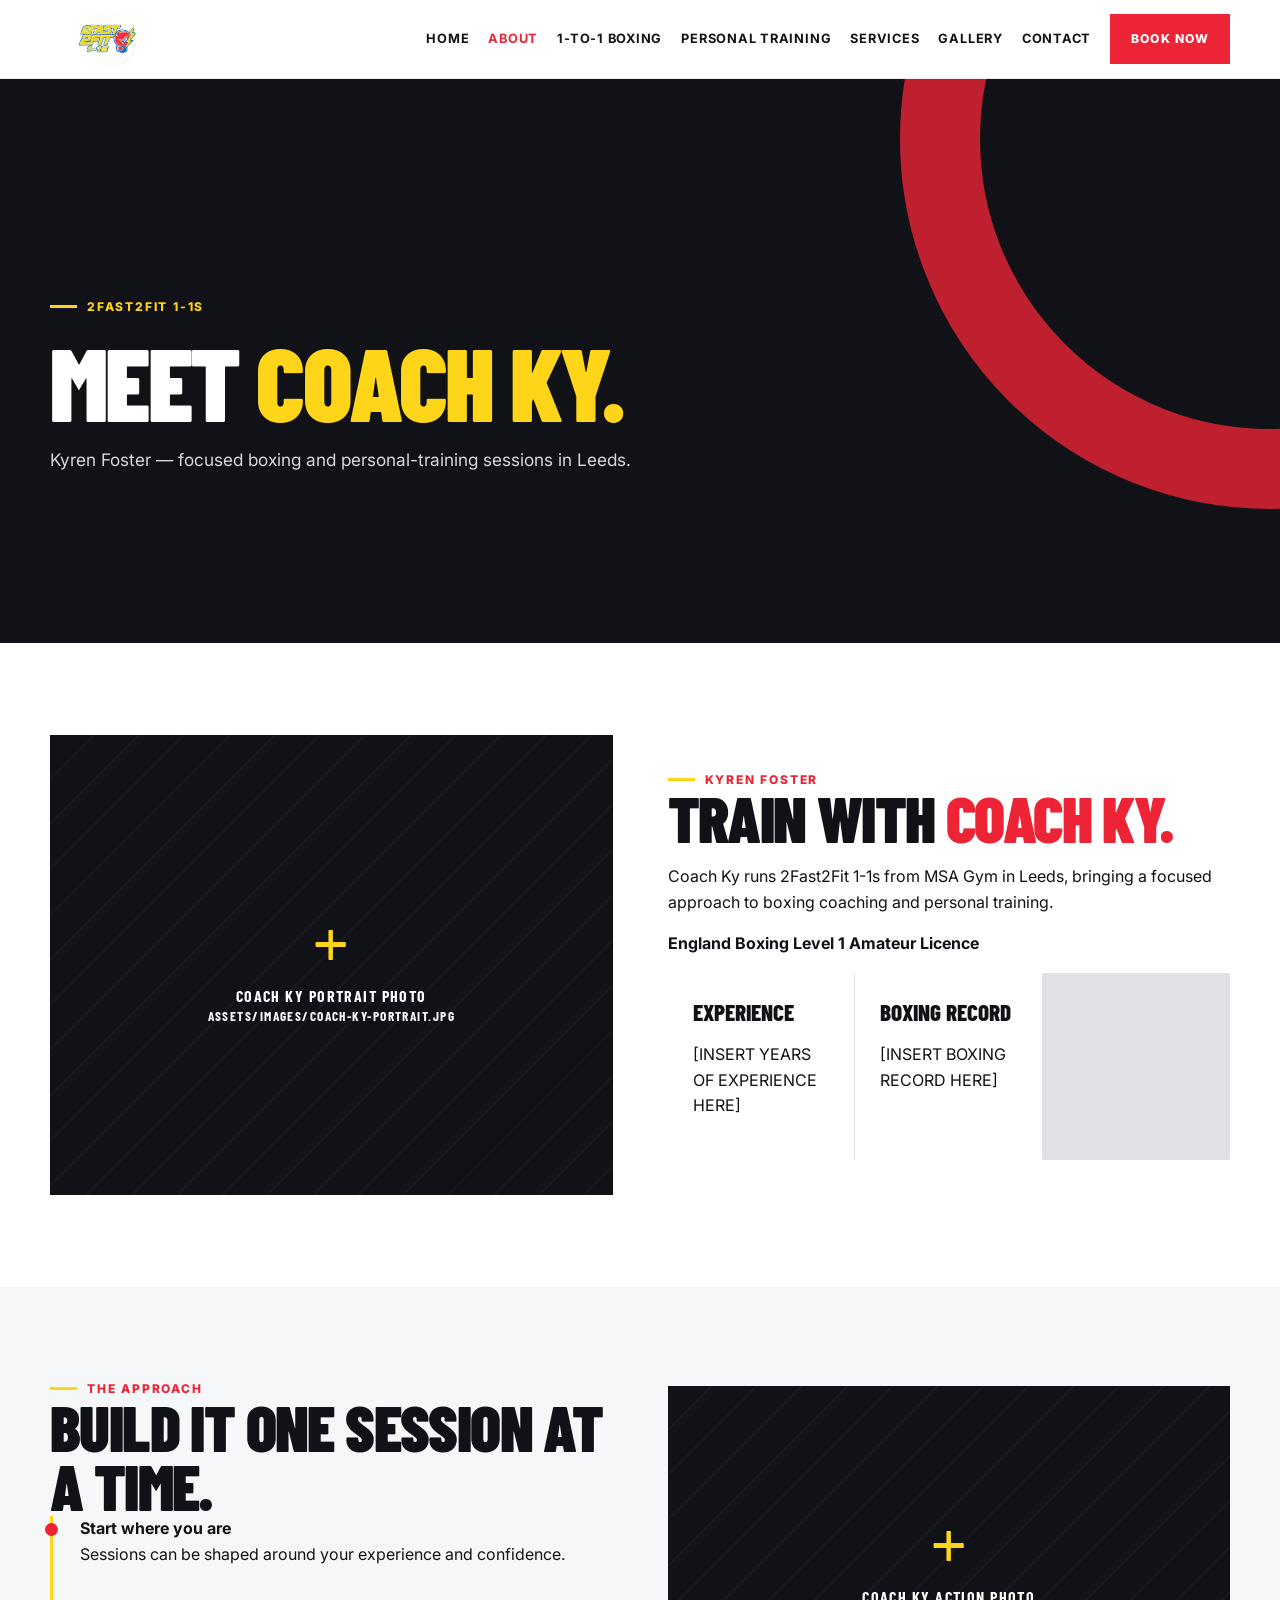
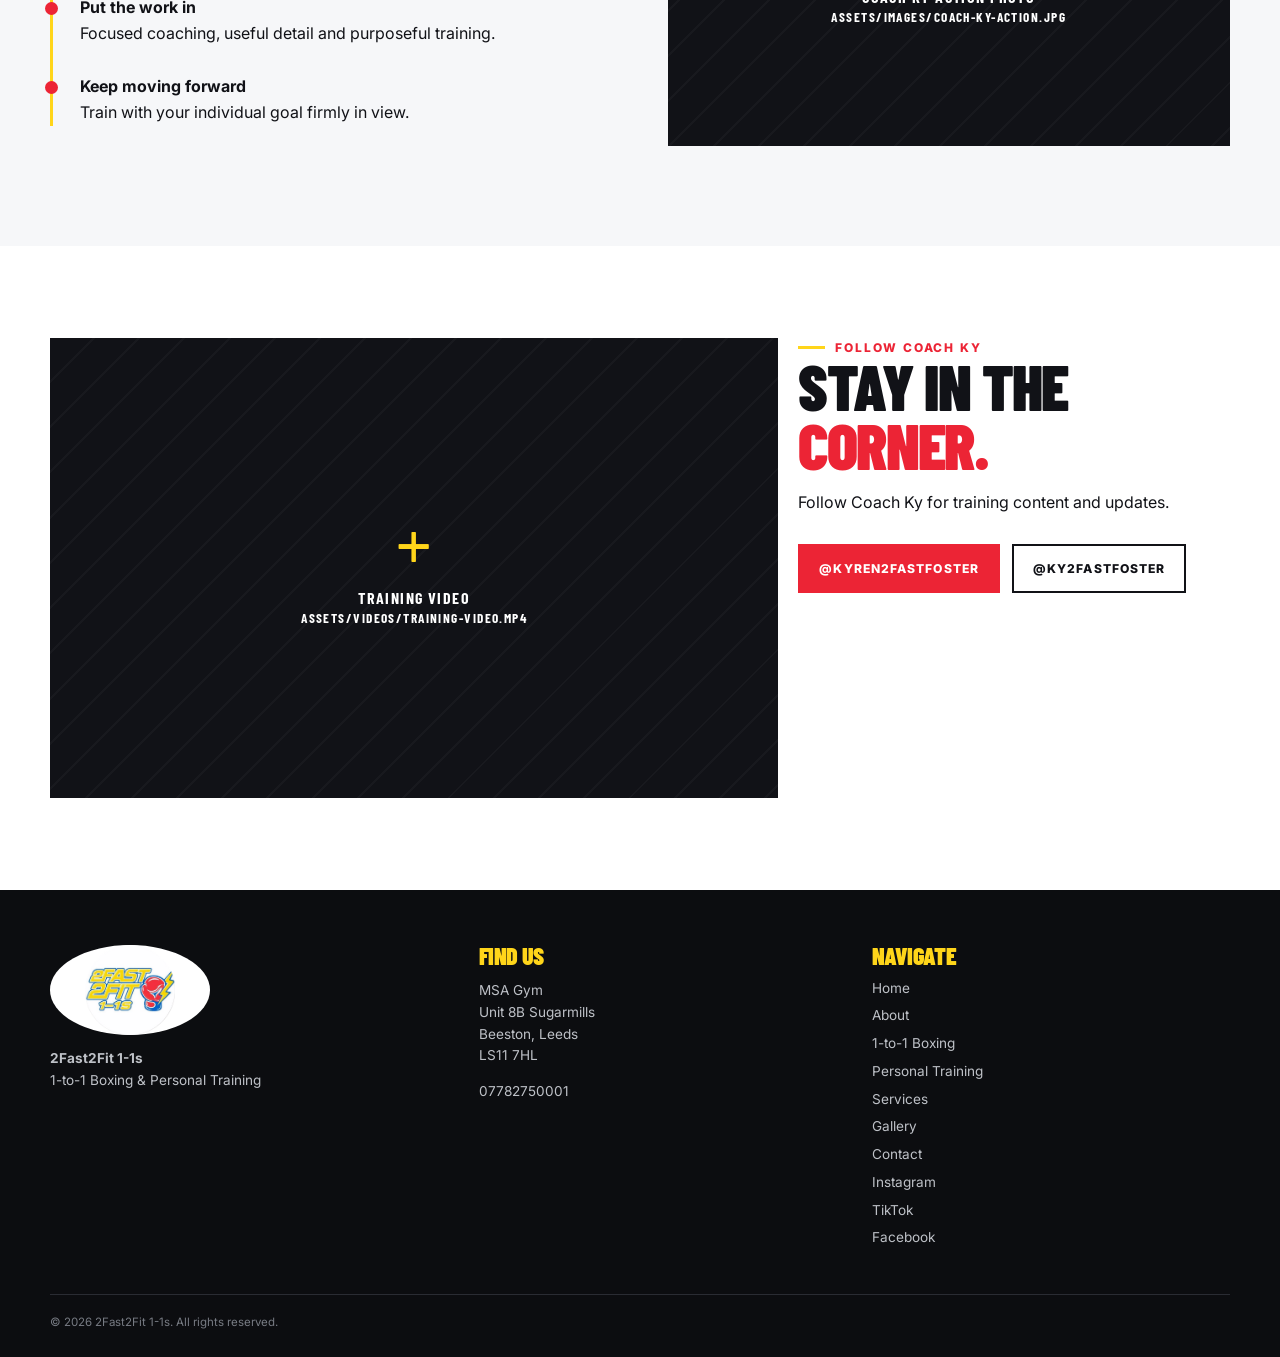
==== about.html @ 749655d8 "website" ====
<!doctype html><html lang="en"><head><meta charset="utf-8"><meta name="viewport" content="width=device-width,initial-scale=1"><title>Meet Coach Ky | 2Fast2Fit Leeds</title><meta name="description" content="Meet Kyren Foster, Coach Ky — England Boxing Level 1 Amateur Licence."><meta property="og:title" content="Meet Coach Ky | 2Fast2Fit"><meta property="og:image" content="assets/brand/2fast2fit-logo.png"><link rel="icon" href="assets/brand/2fast2fit-logo.png"><link rel="stylesheet" href="assets/site.css"></head><body><div id="site-header"></div><main><section class="hero page-hero"><div class="shell hero-inner"><div><span class="eyebrow">2Fast2Fit 1-1s</span><h1>Meet <em>Coach Ky.</em></h1><p class="hero-copy">Kyren Foster — focused boxing and personal-training sessions in Leeds.</p></div></div></section><section><div class="shell split"><div class="media portrait"><span class="media-label">Coach Ky portrait photo<br><small>assets/images/coach-ky-portrait.jpg</small></span></div><div><span class="eyebrow red-line">Kyren Foster</span><h2>Train with <span class="red-line">Coach Ky.</span></h2><p>Coach Ky runs 2Fast2Fit 1-1s from MSA Gym in Leeds, bringing a focused approach to boxing coaching and personal training.</p><p><b>England Boxing Level 1 Amateur Licence</b></p><div class="grid feature-grid"><div class="feature"><b>Experience</b><p>[INSERT YEARS OF EXPERIENCE HERE]</p></div><div class="feature"><b>Boxing record</b><p>[INSERT BOXING RECORD HERE]</p></div></div></div></div></section><section class="features"><div class="shell split"><div><span class="eyebrow red-line">The approach</span><h2>Build it one session at a time.</h2><div class="timeline"><div><b>Start where you are</b><br>Sessions can be shaped around your experience and confidence.</div><div><b>Put the work in</b><br>Focused coaching, useful detail and purposeful training.</div><div><b>Keep moving forward</b><br>Train with your individual goal firmly in view.</div></div></div><div class="media"><span class="media-label">Coach Ky action photo<br><small>assets/images/coach-ky-action.jpg</small></span></div></div></section><section><div class="shell grid media-pair"><div class="media video"><span class="media-label">Training video<br><small>assets/videos/training-video.mp4</small></span></div><div><span class="eyebrow red-line">Follow Coach Ky</span><h2>Stay in the <span class="red-line">corner.</span></h2><p>Follow Coach Ky for training content and updates.</p><div class="actions"><a class="button" href="https://www.instagram.com/kyren2fastfoster/" target="_blank">@kyren2fastfoster</a><a class="button outline" href="https://www.tiktok.com/@ky2fastfoster/" target="_blank">@ky2fastfoster</a></div></div></div></section></main><div id="site-footer"></div><script src="assets/site.js"></script></body></html>
---- assets/site.css ----
@import url('https://fonts.googleapis.com/css2?family=Barlow+Condensed:wght@500;600;700;800;900&family=Inter:wght@400;500;600;700&display=swap');
:root{--red:#ec2435;--yellow:#ffd51a;--blue:#0055a5;--ink:#111217;--muted:#5d6169;--paper:#fff;--line:#e8e9ed;--wash:#f6f7f9}*{box-sizing:border-box}html{scroll-behavior:smooth}body{margin:0;color:var(--ink);background:var(--paper);font:16px/1.6 Inter,Arial,sans-serif}a{color:inherit;text-decoration:none}img{display:block;max-width:100%}.shell{width:min(1180px,calc(100% - 40px));margin:auto}.site-header{position:sticky;z-index:10;top:0;background:#fffffff2;border-bottom:1px solid var(--line);backdrop-filter:blur(12px)}.nav{min-height:78px;display:flex;align-items:center;justify-content:space-between;gap:20px}.brand img{width:114px;height:58px;object-fit:contain}.links{display:flex;align-items:center;gap:19px;font-size:.8rem;font-weight:700;text-transform:uppercase;letter-spacing:.06em}.links a{position:relative}.links a:hover,.links a.active{color:var(--red)}.button{display:inline-flex;align-items:center;justify-content:center;gap:9px;background:var(--red);color:#fff;border:2px solid var(--red);padding:13px 19px;font-weight:800;font-size:.76rem;letter-spacing:.09em;text-transform:uppercase;transition:.2s;cursor:pointer}.button:hover{transform:translateY(-2px);background:#c91928;border-color:#c91928}.button.outline{background:transparent;color:var(--ink);border-color:var(--ink)}.button.outline:hover{background:var(--ink);color:#fff}.menu-button{display:none;background:none;border:0;font:900 1.4rem/1 Arial}.hero{background:var(--ink);color:#fff;position:relative;overflow:hidden}.hero:after{content:"";position:absolute;width:580px;height:580px;border:80px solid var(--red);border-radius:50%;right:-360px;top:-310px;opacity:.8}.hero-inner{min-height:600px;padding:80px 0;display:flex;align-items:end;position:relative;z-index:1}.eyebrow{font-size:.75rem;text-transform:uppercase;letter-spacing:.15em;font-weight:800;color:var(--yellow);display:flex;gap:10px;align-items:center}.eyebrow:before{content:"";width:27px;height:3px;background:var(--yellow)}h1,h2,h3{font-family:'Barlow Condensed',Impact,sans-serif;line-height:.92;text-transform:uppercase;margin:0;font-weight:900;letter-spacing:-.025em}h1{font-size:clamp(4rem,10vw,8.5rem);max-width:870px;margin:18px 0}h1 em{font-style:normal;color:var(--yellow)}h2{font-size:clamp(2.7rem,5vw,4.5rem)}h3{font-size:2.1rem}.hero-copy{max-width:650px;font-size:1.08rem;color:#d6d8dc}.actions{display:flex;flex-wrap:wrap;gap:12px;margin-top:28px}.hero .outline{color:#fff;border-color:#fff}.hero .outline:hover{background:#fff;color:var(--ink)}.hero-tag{position:absolute;right:8%;bottom:55px;z-index:1;width:210px;height:210px;background:var(--yellow);color:var(--ink);border-radius:50%;display:grid;place-items:center;text-align:center;font:800 1.35rem/.95 'Barlow Condensed';transform:rotate(12deg)}section{padding:92px 0}.section-head{display:flex;justify-content:space-between;gap:35px;align-items:end;margin-bottom:38px}.section-head p{margin:0;max-width:480px;color:var(--muted)}.red-line{color:var(--red)}.grid{display:grid;gap:20px}.services-preview{grid-template-columns:repeat(4,1fr)}.card{border:1px solid var(--line);padding:25px;min-height:235px;display:flex;flex-direction:column;justify-content:end;transition:.25s;background:#fff}.card:hover{background:var(--ink);color:#fff;transform:translateY(-5px);border-color:var(--ink)}.card .number{color:var(--red);font:800 1rem 'Barlow Condensed';margin-bottom:auto}.card p{color:inherit;opacity:.72;font-size:.9rem;margin:10px 0}.arrow{font-size:1.4rem;color:var(--yellow)}.media{position:relative;overflow:hidden;background:var(--ink);min-height:360px;display:grid;place-items:center;color:#fff}.media:before{content:"";position:absolute;inset:0;background:repeating-linear-gradient(135deg,transparent 0 30px,#ffffff08 30px 32px)}.media-label{position:relative;text-align:center;padding:30px;text-transform:uppercase;font:700 1rem 'Barlow Condensed';letter-spacing:.09em}.media-label:before{content:"+";display:block;color:var(--yellow);font:5rem/.8 'Barlow Condensed';margin-bottom:15px}.intro{grid-template-columns:1fr 1.05fr;align-items:center;gap:70px}.portrait{min-height:460px}.intro p{color:var(--muted)}.features{background:var(--wash)}.feature-grid{grid-template-columns:repeat(3,1fr);gap:1px;background:#dfe1e4}.feature{background:#fff;padding:25px}.feature b{display:block;font:800 1.45rem 'Barlow Condensed';text-transform:uppercase}.media-pair{grid-template-columns:1.35fr .8fr}.video{min-height:460px}.reviews{background:var(--ink);color:#fff}.reviews .section-head p{color:#c4c8cf}.review-grid{grid-template-columns:repeat(3,1fr)}.review{border-top:3px solid var(--yellow);background:#1c1e24;padding:25px;min-height:175px;color:#bfc3ca;font-size:.9rem}.review strong{display:block;color:#fff;margin-top:20px;font-size:.75rem;text-transform:uppercase;letter-spacing:.09em}.location{display:grid;grid-template-columns:.8fr 1.2fr;gap:20px}.address{background:var(--yellow);padding:45px}.address p{font-size:1.05rem;font-weight:600}.map{min-height:300px;background:#e7e8eb;display:grid;place-items:center;color:var(--muted);font-weight:700}.cta{background:var(--red);color:#fff;position:relative;overflow:hidden}.cta:after{content:'2F';position:absolute;right:-.06em;bottom:-.37em;font:900 15rem 'Barlow Condensed';color:#ffffff1e}.cta .shell{position:relative;z-index:1}.cta p{font-size:1.1rem}.page-hero{min-height:380px}.page-hero .hero-inner{min-height:380px;padding:60px 0}.page-hero h1{font-size:clamp(4rem,8vw,7rem)}.split{display:grid;grid-template-columns:1fr 1fr;gap:55px;align-items:center}.checklist{list-style:none;padding:0;margin:25px 0}.checklist li{padding:11px 0;border-bottom:1px solid var(--line);font-weight:600}.checklist li:before{content:'+';color:var(--red);font-weight:900;margin-right:12px}.price{background:var(--yellow);padding:45px}.price .amount{font:900 clamp(4rem,8vw,7rem)/.8 'Barlow Condensed';display:block}.timeline{border-left:3px solid var(--yellow);padding-left:27px}.timeline div{position:relative;margin-bottom:28px}.timeline div:before{content:'';width:13px;height:13px;background:var(--red);border-radius:50%;position:absolute;left:-35px;top:7px}.all-services{grid-template-columns:repeat(3,1fr)}.service-tile{border-top:5px solid var(--red);padding:25px;background:var(--wash);min-height:190px;transition:.2s}.service-tile:hover{background:var(--yellow);transform:translateY(-4px)}.service-tile p{font-size:.9rem;color:var(--muted)}.tag{font-size:.68rem;background:var(--blue);color:#fff;padding:4px 7px;font-weight:800;text-transform:uppercase;letter-spacing:.06em}.gallery{grid-template-columns:repeat(12,1fr);grid-auto-rows:130px}.gallery .media{grid-column:span 4;grid-row:span 2;min-height:0}.gallery .tall{grid-row:span 3}.gallery .wide{grid-column:span 8}.contact-grid{grid-template-columns:.8fr 1.2fr;gap:55px}.contact-links a{display:flex;gap:14px;align-items:center;padding:19px 0;border-bottom:1px solid var(--line);font:800 1.1rem 'Barlow Condensed';text-transform:uppercase}.contact-links i{font-style:normal;background:var(--yellow);width:38px;height:38px;display:grid;place-items:center;color:var(--ink)}.form{padding:35px;background:var(--wash);display:grid;gap:15px}.form label{font-size:.75rem;font-weight:800;letter-spacing:.08em;text-transform:uppercase}.form input,.form select,.form textarea{width:100%;border:1px solid #d9dce1;background:#fff;padding:13px;font:inherit}.form textarea{min-height:110px;resize:vertical}.form-note{font-size:.75rem;color:var(--muted);margin:0}.site-footer{background:#0c0d10;color:#fff;padding:55px 0 25px}.footer-grid{display:grid;grid-template-columns:1.1fr 1fr 1fr;gap:35px}.footer-logo{width:160px;height:90px;object-fit:contain;background:#fff;border-radius:50%}.site-footer h3{font-size:1.5rem;color:var(--yellow);margin-bottom:11px}.site-footer p,.site-footer a{color:#bec1c7;font-size:.85rem}.footer-links{display:grid;gap:6px}.copyright{margin-top:45px;padding-top:18px;border-top:1px solid #2a2c33;color:#777b83;font-size:.72rem}.visually-hidden{position:absolute;width:1px;height:1px;clip:rect(0 0 0 0);overflow:hidden;white-space:nowrap}@media(max-width:900px){.links{display:none}.links.open{display:flex;position:absolute;top:78px;left:0;right:0;background:#fff;flex-direction:column;align-items:stretch;padding:20px;border-bottom:1px solid var(--line)}.links.open a{padding:10px}.menu-button{display:block}.services-preview,.all-services{grid-template-columns:repeat(2,1fr)}.intro,.split,.contact-grid{grid-template-columns:1fr;gap:35px}.footer-grid,.location{grid-template-columns:1fr 1fr}.hero-tag{display:none}}@media(max-width:600px){.shell{width:min(100% - 30px,1180px)}.nav{min-height:66px}.brand img{width:95px;height:48px}section{padding:65px 0}.hero-inner{min-height:560px;padding:60px 0}.section-head{display:block}.section-head p{margin-top:18px}.services-preview,.review-grid,.feature-grid,.media-pair,.footer-grid,.location{grid-template-columns:1fr}.gallery{grid-template-columns:repeat(2,1fr);grid-auto-rows:150px}.gallery .media,.gallery .wide{grid-column:span 1}.gallery .tall{grid-row:span 2}.gallery .wide{grid-row:span 2}.address{padding:30px}.footer-logo{width:130px}.page-hero .hero-inner{min-height:320px}}
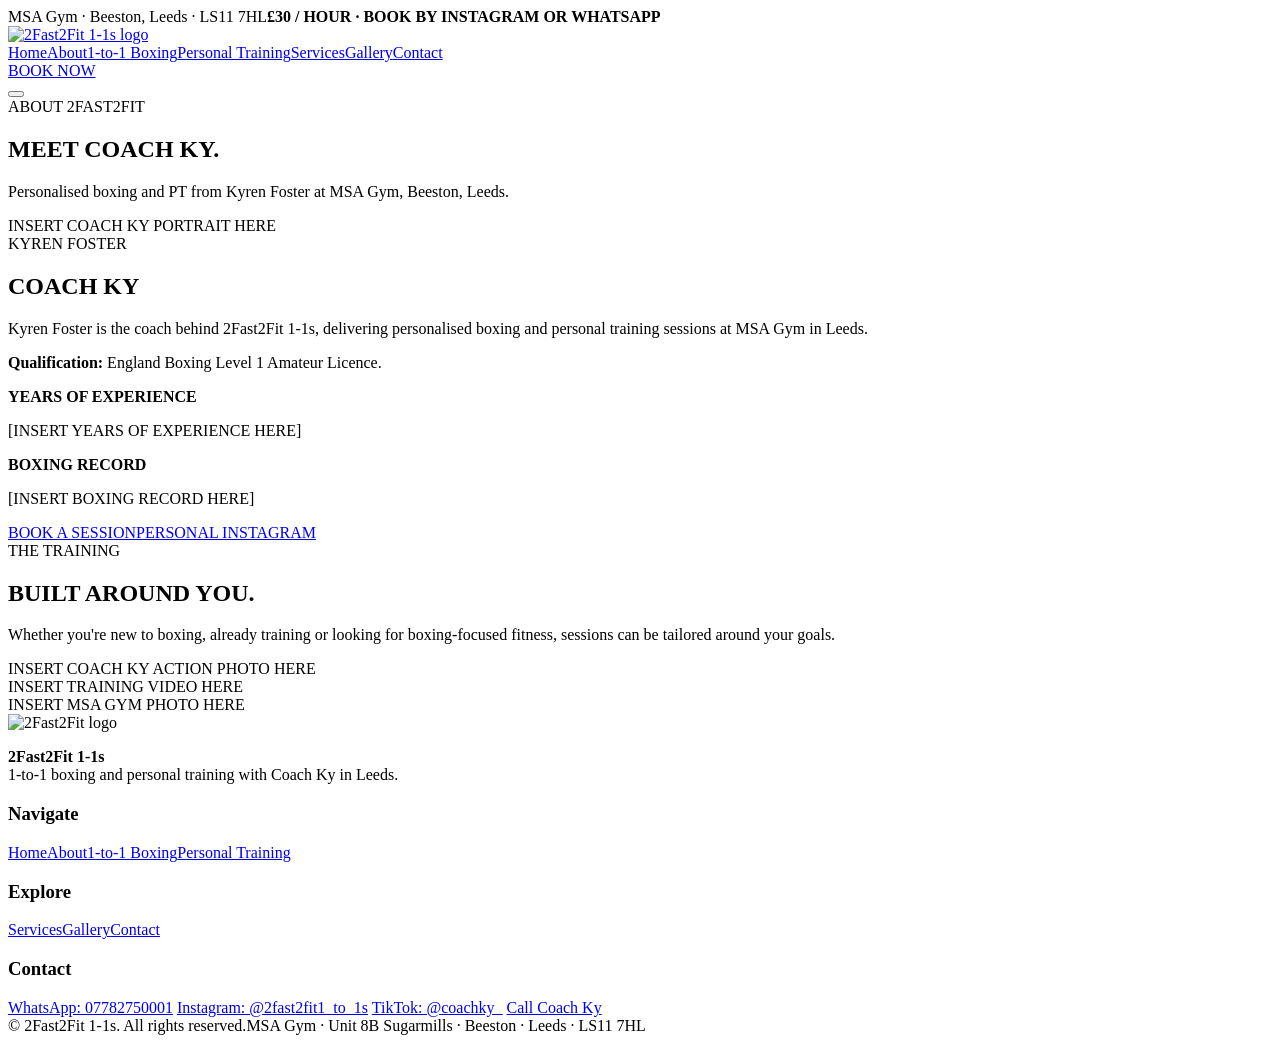
==== commit b338aad1: "Add files via upload" ====
--- a/about.html
+++ b/about.html
@@ -1 +1,69 @@
-<!doctype html><html lang="en"><head><meta charset="utf-8"><meta name="viewport" content="width=device-width,initial-scale=1"><title>Meet Coach Ky | 2Fast2Fit Leeds</title><meta name="description" content="Meet Kyren Foster, Coach Ky — England Boxing Level 1 Amateur Licence."><meta property="og:title" content="Meet Coach Ky | 2Fast2Fit"><meta property="og:image" content="assets/brand/2fast2fit-logo.png"><link rel="icon" href="assets/brand/2fast2fit-logo.png"><link rel="stylesheet" href="assets/site.css"></head><body><div id="site-header"></div><main><section class="hero page-hero"><div class="shell hero-inner"><div><span class="eyebrow">2Fast2Fit 1-1s</span><h1>Meet <em>Coach Ky.</em></h1><p class="hero-copy">Kyren Foster — focused boxing and personal-training sessions in Leeds.</p></div></div></section><section><div class="shell split"><div class="media portrait"><span class="media-label">Coach Ky portrait photo<br><small>assets/images/coach-ky-portrait.jpg</small></span></div><div><span class="eyebrow red-line">Kyren Foster</span><h2>Train with <span class="red-line">Coach Ky.</span></h2><p>Coach Ky runs 2Fast2Fit 1-1s from MSA Gym in Leeds, bringing a focused approach to boxing coaching and personal training.</p><p><b>England Boxing Level 1 Amateur Licence</b></p><div class="grid feature-grid"><div class="feature"><b>Experience</b><p>[INSERT YEARS OF EXPERIENCE HERE]</p></div><div class="feature"><b>Boxing record</b><p>[INSERT BOXING RECORD HERE]</p></div></div></div></div></section><section class="features"><div class="shell split"><div><span class="eyebrow red-line">The approach</span><h2>Build it one session at a time.</h2><div class="timeline"><div><b>Start where you are</b><br>Sessions can be shaped around your experience and confidence.</div><div><b>Put the work in</b><br>Focused coaching, useful detail and purposeful training.</div><div><b>Keep moving forward</b><br>Train with your individual goal firmly in view.</div></div></div><div class="media"><span class="media-label">Coach Ky action photo<br><small>assets/images/coach-ky-action.jpg</small></span></div></div></section><section><div class="shell grid media-pair"><div class="media video"><span class="media-label">Training video<br><small>assets/videos/training-video.mp4</small></span></div><div><span class="eyebrow red-line">Follow Coach Ky</span><h2>Stay in the <span class="red-line">corner.</span></h2><p>Follow Coach Ky for training content and updates.</p><div class="actions"><a class="button" href="https://www.instagram.com/kyren2fastfoster/" target="_blank">@kyren2fastfoster</a><a class="button outline" href="https://www.tiktok.com/@ky2fastfoster/" target="_blank">@ky2fastfoster</a></div></div></div></section></main><div id="site-footer"></div><script src="assets/site.js"></script></body></html>
+<!doctype html>
+<html lang="en">
+<head>
+<meta charset="utf-8">
+<meta name="viewport" content="width=device-width, initial-scale=1">
+<meta name="theme-color" content="#e52b32">
+<link rel="icon" type="image/png" href="assets/images/2fast2fit-logo.png">
+<link rel="stylesheet" href="assets/css/styles.css">
+<title>About Coach Ky | 2Fast2Fit 1-1s</title>
+<meta name="description" content="Meet Kyren Foster, Coach Ky, at 2Fast2Fit 1-1s in Leeds.">
+</head>
+<body>
+<div class="top-strip"><div class="container"><span>MSA Gym · Beeston, Leeds · LS11 7HL</span><strong>£30 / HOUR · BOOK BY INSTAGRAM OR WHATSAPP</strong></div></div>
+
+<header>
+  <div class="container nav">
+    <a href="index.html" aria-label="2Fast2Fit home"><img class="logo" src="assets/images/2fast2fit-logo.png" alt="2Fast2Fit 1-1s logo"></a>
+    <nav class="nav-links" aria-label="Main navigation"><a class="" href="index.html">Home</a><a class="active" href="about.html">About</a><a class="" href="boxing.html">1-to-1 Boxing</a><a class="" href="pt.html">Personal Training</a><a class="" href="services.html">Services</a><a class="" href="gallery.html">Gallery</a><a class="" href="contact.html">Contact</a></nav>
+    <div class="nav-cta"><a class="btn btn-red" href="contact.html">BOOK NOW</a></div>
+    <button class="menu-btn" aria-label="Open menu" aria-expanded="false"><span></span><span></span><span></span></button>
+  </div>
+</header>
+
+
+<section class="page-hero"><div class="container"><div class="eyebrow">ABOUT 2FAST2FIT</div><h1>MEET COACH KY.</h1><p>Personalised boxing and PT from Kyren Foster at MSA Gym, Beeston, Leeds.</p></div></section>
+<section class="section"><div class="container two-col">
+  <div class="photo-placeholder"><div class="placeholder-label">INSERT COACH KY PORTRAIT HERE</div></div>
+  <div class="copy"><div class="eyebrow red">KYREN FOSTER</div><h2>COACH KY</h2><p>Kyren Foster is the coach behind 2Fast2Fit 1-1s, delivering personalised boxing and personal training sessions at MSA Gym in Leeds.</p>
+  <p><strong>Qualification:</strong> England Boxing Level 1 Amateur Licence.</p>
+  <div class="pricing-card"><strong>YEARS OF EXPERIENCE</strong><p>[INSERT YEARS OF EXPERIENCE HERE]</p><strong>BOXING RECORD</strong><p>[INSERT BOXING RECORD HERE]</p></div>
+  <div class="hero-actions"><a class="btn btn-red" href="contact.html">BOOK A SESSION</a><a class="btn btn-outline" href="https://www.instagram.com/kyren2fastfoster/">PERSONAL INSTAGRAM</a></div>
+  </div>
+</div></section>
+<section class="section paper"><div class="container"><div class="section-head"><div><div class="eyebrow red">THE TRAINING</div><h2>BUILT AROUND YOU.</h2></div><p>Whether you're new to boxing, already training or looking for boxing-focused fitness, sessions can be tailored around your goals.</p></div>
+<div class="gallery"><div class="media-placeholder"><div class="placeholder-label">INSERT COACH KY ACTION PHOTO HERE</div></div><div class="media-placeholder"><div class="placeholder-label">INSERT TRAINING VIDEO HERE</div></div><div class="media-placeholder"><div class="placeholder-label">INSERT MSA GYM PHOTO HERE</div></div></div></div></section>
+
+<footer>
+  <div class="container footer-grid">
+    <div>
+      <img class="footer-logo" src="assets/images/2fast2fit-logo.png" alt="2Fast2Fit logo">
+      <p><strong>2Fast2Fit 1-1s</strong><br>1-to-1 boxing and personal training with Coach Ky in Leeds.</p>
+    </div>
+    <div>
+      <h3>Navigate</h3>
+      <div class="footer-links">
+        <a href="index.html">Home</a><a href="about.html">About</a><a href="boxing.html">1-to-1 Boxing</a><a href="pt.html">Personal Training</a>
+      </div>
+    </div>
+    <div>
+      <h3>Explore</h3>
+      <div class="footer-links">
+        <a href="services.html">Services</a><a href="gallery.html">Gallery</a><a href="contact.html">Contact</a>
+      </div>
+    </div>
+    <div>
+      <h3>Contact</h3>
+      <div class="footer-links">
+        <a href="https://wa.me/447782750001">WhatsApp: 07782750001</a>
+        <a href="https://www.instagram.com/2fast2fit1_to_1s/">Instagram: @2fast2fit1_to_1s</a>
+        <a href="https://www.tiktok.com/@coachky_">TikTok: @coachky_</a>
+        <a href="tel:+447782750001">Call Coach Ky</a>
+      </div>
+    </div>
+  </div>
+  <div class="container footer-bottom"><span>© <span data-year></span> 2Fast2Fit 1-1s. All rights reserved.</span><span>MSA Gym · Unit 8B Sugarmills · Beeston · Leeds · LS11 7HL</span></div>
+</footer>
+
+<script src="assets/js/script.js"></script>
+</body></html>
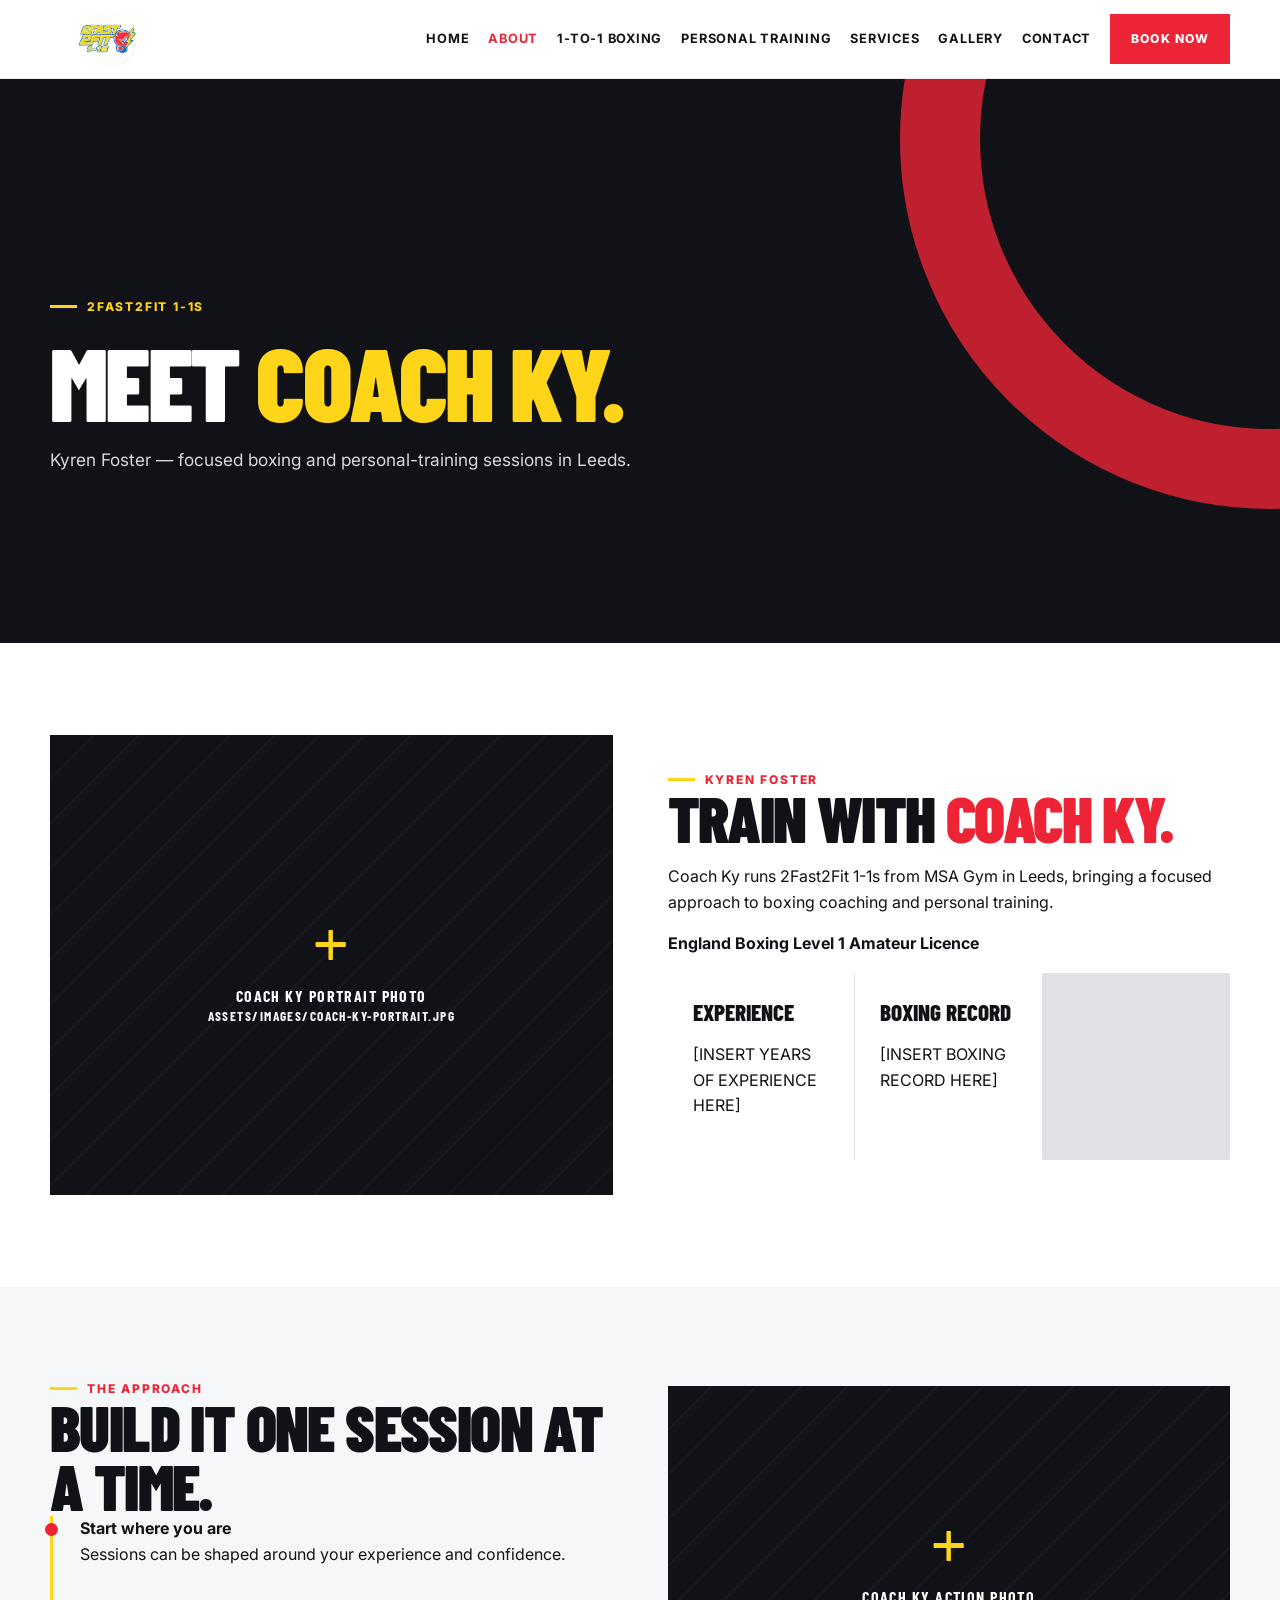
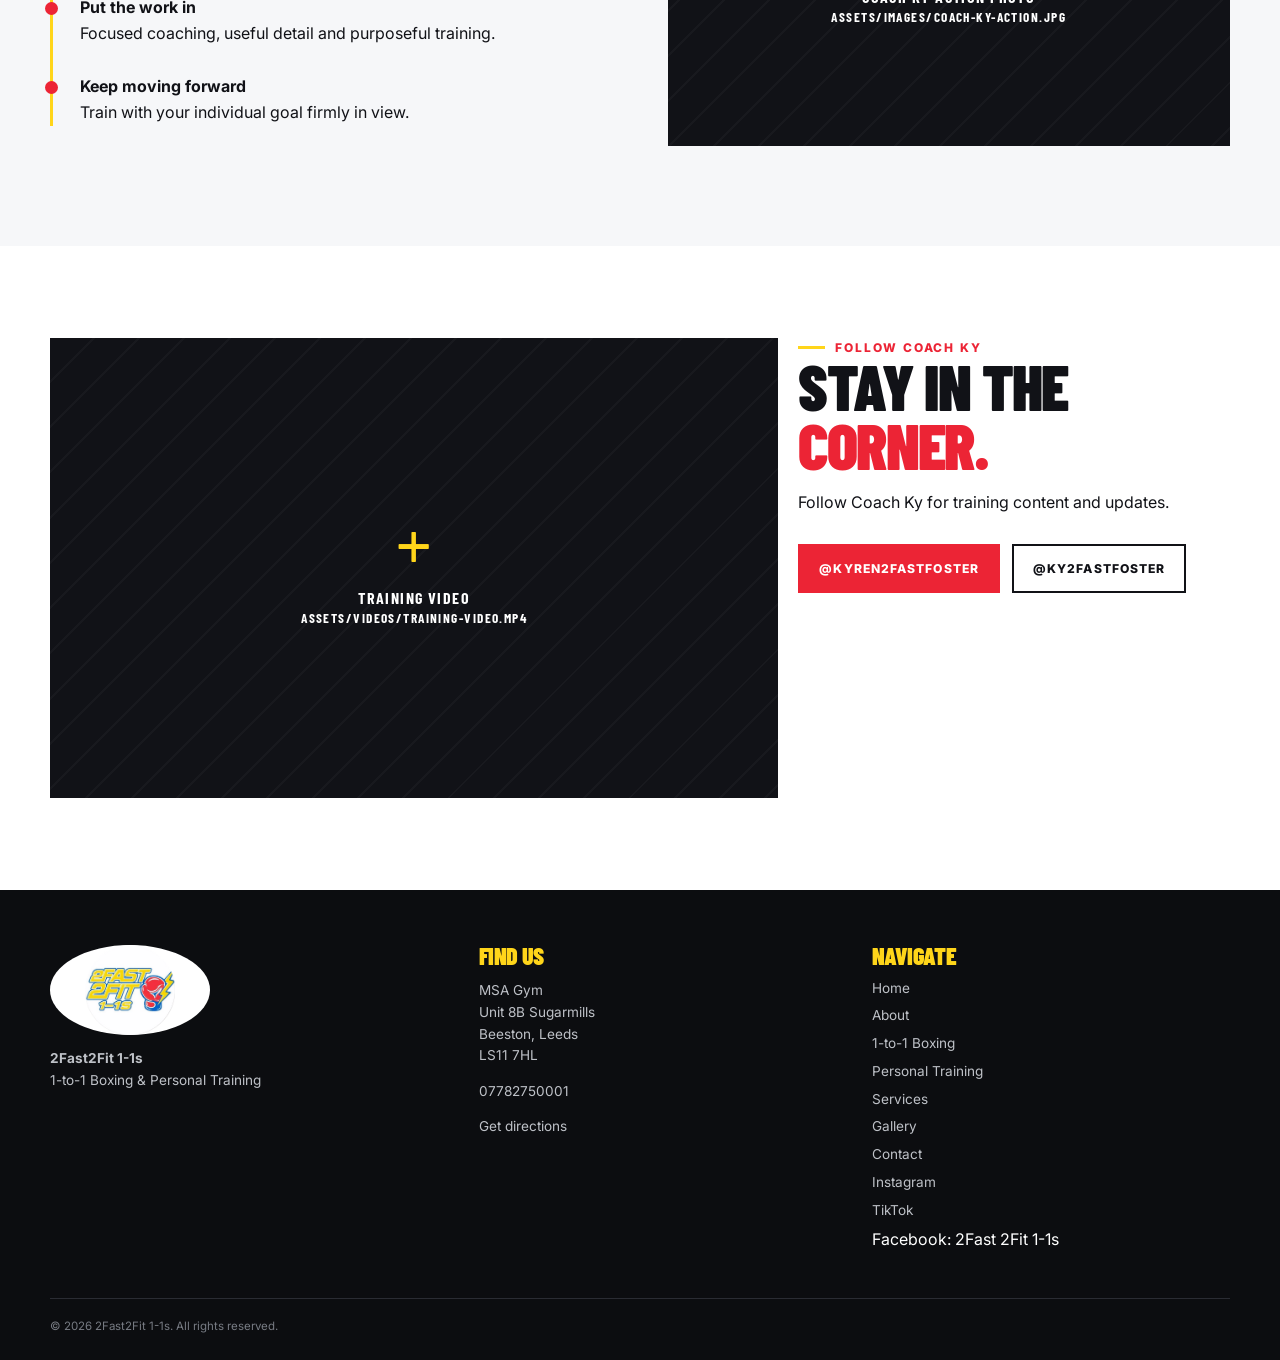
==== commit 619606e2: "h" ====
--- a/about.html
+++ b/about.html
@@ -1,69 +1 @@
-<!doctype html>
-<html lang="en">
-<head>
-<meta charset="utf-8">
-<meta name="viewport" content="width=device-width, initial-scale=1">
-<meta name="theme-color" content="#e52b32">
-<link rel="icon" type="image/png" href="assets/images/2fast2fit-logo.png">
-<link rel="stylesheet" href="assets/css/styles.css">
-<title>About Coach Ky | 2Fast2Fit 1-1s</title>
-<meta name="description" content="Meet Kyren Foster, Coach Ky, at 2Fast2Fit 1-1s in Leeds.">
-</head>
-<body>
-<div class="top-strip"><div class="container"><span>MSA Gym · Beeston, Leeds · LS11 7HL</span><strong>£30 / HOUR · BOOK BY INSTAGRAM OR WHATSAPP</strong></div></div>
-
-<header>
-  <div class="container nav">
-    <a href="index.html" aria-label="2Fast2Fit home"><img class="logo" src="assets/images/2fast2fit-logo.png" alt="2Fast2Fit 1-1s logo"></a>
-    <nav class="nav-links" aria-label="Main navigation"><a class="" href="index.html">Home</a><a class="active" href="about.html">About</a><a class="" href="boxing.html">1-to-1 Boxing</a><a class="" href="pt.html">Personal Training</a><a class="" href="services.html">Services</a><a class="" href="gallery.html">Gallery</a><a class="" href="contact.html">Contact</a></nav>
-    <div class="nav-cta"><a class="btn btn-red" href="contact.html">BOOK NOW</a></div>
-    <button class="menu-btn" aria-label="Open menu" aria-expanded="false"><span></span><span></span><span></span></button>
-  </div>
-</header>
-
-
-<section class="page-hero"><div class="container"><div class="eyebrow">ABOUT 2FAST2FIT</div><h1>MEET COACH KY.</h1><p>Personalised boxing and PT from Kyren Foster at MSA Gym, Beeston, Leeds.</p></div></section>
-<section class="section"><div class="container two-col">
-  <div class="photo-placeholder"><div class="placeholder-label">INSERT COACH KY PORTRAIT HERE</div></div>
-  <div class="copy"><div class="eyebrow red">KYREN FOSTER</div><h2>COACH KY</h2><p>Kyren Foster is the coach behind 2Fast2Fit 1-1s, delivering personalised boxing and personal training sessions at MSA Gym in Leeds.</p>
-  <p><strong>Qualification:</strong> England Boxing Level 1 Amateur Licence.</p>
-  <div class="pricing-card"><strong>YEARS OF EXPERIENCE</strong><p>[INSERT YEARS OF EXPERIENCE HERE]</p><strong>BOXING RECORD</strong><p>[INSERT BOXING RECORD HERE]</p></div>
-  <div class="hero-actions"><a class="btn btn-red" href="contact.html">BOOK A SESSION</a><a class="btn btn-outline" href="https://www.instagram.com/kyren2fastfoster/">PERSONAL INSTAGRAM</a></div>
-  </div>
-</div></section>
-<section class="section paper"><div class="container"><div class="section-head"><div><div class="eyebrow red">THE TRAINING</div><h2>BUILT AROUND YOU.</h2></div><p>Whether you're new to boxing, already training or looking for boxing-focused fitness, sessions can be tailored around your goals.</p></div>
-<div class="gallery"><div class="media-placeholder"><div class="placeholder-label">INSERT COACH KY ACTION PHOTO HERE</div></div><div class="media-placeholder"><div class="placeholder-label">INSERT TRAINING VIDEO HERE</div></div><div class="media-placeholder"><div class="placeholder-label">INSERT MSA GYM PHOTO HERE</div></div></div></div></section>
-
-<footer>
-  <div class="container footer-grid">
-    <div>
-      <img class="footer-logo" src="assets/images/2fast2fit-logo.png" alt="2Fast2Fit logo">
-      <p><strong>2Fast2Fit 1-1s</strong><br>1-to-1 boxing and personal training with Coach Ky in Leeds.</p>
-    </div>
-    <div>
-      <h3>Navigate</h3>
-      <div class="footer-links">
-        <a href="index.html">Home</a><a href="about.html">About</a><a href="boxing.html">1-to-1 Boxing</a><a href="pt.html">Personal Training</a>
-      </div>
-    </div>
-    <div>
-      <h3>Explore</h3>
-      <div class="footer-links">
-        <a href="services.html">Services</a><a href="gallery.html">Gallery</a><a href="contact.html">Contact</a>
-      </div>
-    </div>
-    <div>
-      <h3>Contact</h3>
-      <div class="footer-links">
-        <a href="https://wa.me/447782750001">WhatsApp: 07782750001</a>
-        <a href="https://www.instagram.com/2fast2fit1_to_1s/">Instagram: @2fast2fit1_to_1s</a>
-        <a href="https://www.tiktok.com/@coachky_">TikTok: @coachky_</a>
-        <a href="tel:+447782750001">Call Coach Ky</a>
-      </div>
-    </div>
-  </div>
-  <div class="container footer-bottom"><span>© <span data-year></span> 2Fast2Fit 1-1s. All rights reserved.</span><span>MSA Gym · Unit 8B Sugarmills · Beeston · Leeds · LS11 7HL</span></div>
-</footer>
-
-<script src="assets/js/script.js"></script>
-</body></html>+<!doctype html><html lang="en"><head><meta charset="utf-8"><meta name="viewport" content="width=device-width,initial-scale=1"><title>Meet Coach Ky | 2Fast2Fit Leeds</title><meta name="description" content="Meet Kyren Foster, Coach Ky — England Boxing Level 1 Amateur Licence."><meta property="og:title" content="Meet Coach Ky | 2Fast2Fit"><meta property="og:image" content="assets/brand/2fast2fit-logo.png"><link rel="icon" href="assets/brand/2fast2fit-logo.png"><link rel="stylesheet" href="assets/site.css"></head><body><div id="site-header"></div><main><section class="hero page-hero"><div class="shell hero-inner"><div><span class="eyebrow">2Fast2Fit 1-1s</span><h1>Meet <em>Coach Ky.</em></h1><p class="hero-copy">Kyren Foster — focused boxing and personal-training sessions in Leeds.</p></div></div></section><section><div class="shell split"><div class="media portrait"><span class="media-label">Coach Ky portrait photo<br><small>assets/images/coach-ky-portrait.jpg</small></span></div><div><span class="eyebrow red-line">Kyren Foster</span><h2>Train with <span class="red-line">Coach Ky.</span></h2><p>Coach Ky runs 2Fast2Fit 1-1s from MSA Gym in Leeds, bringing a focused approach to boxing coaching and personal training.</p><p><b>England Boxing Level 1 Amateur Licence</b></p><div class="grid feature-grid"><div class="feature"><b>Experience</b><p>[INSERT YEARS OF EXPERIENCE HERE]</p></div><div class="feature"><b>Boxing record</b><p>[INSERT BOXING RECORD HERE]</p></div></div></div></div></section><section class="features"><div class="shell split"><div><span class="eyebrow red-line">The approach</span><h2>Build it one session at a time.</h2><div class="timeline"><div><b>Start where you are</b><br>Sessions can be shaped around your experience and confidence.</div><div><b>Put the work in</b><br>Focused coaching, useful detail and purposeful training.</div><div><b>Keep moving forward</b><br>Train with your individual goal firmly in view.</div></div></div><div class="media"><span class="media-label">Coach Ky action photo<br><small>assets/images/coach-ky-action.jpg</small></span></div></div></section><section><div class="shell grid media-pair"><div class="media video"><span class="media-label">Training video<br><small>assets/videos/training-video.mp4</small></span></div><div><span class="eyebrow red-line">Follow Coach Ky</span><h2>Stay in the <span class="red-line">corner.</span></h2><p>Follow Coach Ky for training content and updates.</p><div class="actions"><a class="button" href="https://www.instagram.com/kyren2fastfoster/" target="_blank">@kyren2fastfoster</a><a class="button outline" href="https://www.tiktok.com/@ky2fastfoster/" target="_blank">@ky2fastfoster</a></div></div></div></section></main><div id="site-footer"></div><script src="assets/site.js"></script></body></html>
--- a/assets/site.css
+++ b/assets/site.css
@@ -0,0 +1,2 @@
+@import url('https://fonts.googleapis.com/css2?family=Barlow+Condensed:wght@500;600;700;800;900&family=Inter:wght@400;500;600;700&display=swap');
+:root{--red:#ec2435;--yellow:#ffd51a;--blue:#0055a5;--ink:#111217;--muted:#5d6169;--paper:#fff;--line:#e8e9ed;--wash:#f6f7f9}*{box-sizing:border-box}html{scroll-behavior:smooth}body{margin:0;color:var(--ink);background:var(--paper);font:16px/1.6 Inter,Arial,sans-serif}a{color:inherit;text-decoration:none}img{display:block;max-width:100%}.shell{width:min(1180px,calc(100% - 40px));margin:auto}.site-header{position:sticky;z-index:10;top:0;background:#fffffff2;border-bottom:1px solid var(--line);backdrop-filter:blur(12px)}.nav{min-height:78px;display:flex;align-items:center;justify-content:space-between;gap:20px}.brand img{width:114px;height:58px;object-fit:contain}.links{display:flex;align-items:center;gap:19px;font-size:.8rem;font-weight:700;text-transform:uppercase;letter-spacing:.06em}.links a{position:relative}.links a:hover,.links a.active{color:var(--red)}.button{display:inline-flex;align-items:center;justify-content:center;gap:9px;background:var(--red);color:#fff;border:2px solid var(--red);padding:13px 19px;font-weight:800;font-size:.76rem;letter-spacing:.09em;text-transform:uppercase;transition:.2s;cursor:pointer}.button:hover{transform:translateY(-2px);background:#c91928;border-color:#c91928}.button.outline{background:transparent;color:var(--ink);border-color:var(--ink)}.button.outline:hover{background:var(--ink);color:#fff}.menu-button{display:none;background:none;border:0;font:900 1.4rem/1 Arial}.hero{background:var(--ink);color:#fff;position:relative;overflow:hidden}.hero:after{content:"";position:absolute;width:580px;height:580px;border:80px solid var(--red);border-radius:50%;right:-360px;top:-310px;opacity:.8}.hero-inner{min-height:600px;padding:80px 0;display:flex;align-items:end;position:relative;z-index:1}.eyebrow{font-size:.75rem;text-transform:uppercase;letter-spacing:.15em;font-weight:800;color:var(--yellow);display:flex;gap:10px;align-items:center}.eyebrow:before{content:"";width:27px;height:3px;background:var(--yellow)}h1,h2,h3{font-family:'Barlow Condensed',Impact,sans-serif;line-height:.92;text-transform:uppercase;margin:0;font-weight:900;letter-spacing:-.025em}h1{font-size:clamp(4rem,10vw,8.5rem);max-width:870px;margin:18px 0}h1 em{font-style:normal;color:var(--yellow)}h2{font-size:clamp(2.7rem,5vw,4.5rem)}h3{font-size:2.1rem}.hero-copy{max-width:650px;font-size:1.08rem;color:#d6d8dc}.actions{display:flex;flex-wrap:wrap;gap:12px;margin-top:28px}.hero .outline{color:#fff;border-color:#fff}.hero .outline:hover{background:#fff;color:var(--ink)}.hero-tag{position:absolute;right:8%;bottom:55px;z-index:1;width:210px;height:210px;background:var(--yellow);color:var(--ink);border-radius:50%;display:grid;place-items:center;text-align:center;font:800 1.35rem/.95 'Barlow Condensed';transform:rotate(12deg)}section{padding:92px 0}.section-head{display:flex;justify-content:space-between;gap:35px;align-items:end;margin-bottom:38px}.section-head p{margin:0;max-width:480px;color:var(--muted)}.red-line{color:var(--red)}.grid{display:grid;gap:20px}.services-preview{grid-template-columns:repeat(4,1fr)}.card{border:1px solid var(--line);padding:25px;min-height:235px;display:flex;flex-direction:column;justify-content:end;transition:.25s;background:#fff}.card:hover{background:var(--ink);color:#fff;transform:translateY(-5px);border-color:var(--ink)}.card .number{color:var(--red);font:800 1rem 'Barlow Condensed';margin-bottom:auto}.card p{color:inherit;opacity:.72;font-size:.9rem;margin:10px 0}.arrow{font-size:1.4rem;color:var(--yellow)}.media{position:relative;overflow:hidden;background:var(--ink);min-height:360px;display:grid;place-items:center;color:#fff}.media:before{content:"";position:absolute;inset:0;background:repeating-linear-gradient(135deg,transparent 0 30px,#ffffff08 30px 32px)}.media-label{position:relative;text-align:center;padding:30px;text-transform:uppercase;font:700 1rem 'Barlow Condensed';letter-spacing:.09em}.media-label:before{content:"+";display:block;color:var(--yellow);font:5rem/.8 'Barlow Condensed';margin-bottom:15px}.intro{grid-template-columns:1fr 1.05fr;align-items:center;gap:70px}.portrait{min-height:460px}.intro p{color:var(--muted)}.features{background:var(--wash)}.feature-grid{grid-template-columns:repeat(3,1fr);gap:1px;background:#dfe1e4}.feature{background:#fff;padding:25px}.feature b{display:block;font:800 1.45rem 'Barlow Condensed';text-transform:uppercase}.media-pair{grid-template-columns:1.35fr .8fr}.video{min-height:460px}.reviews{background:var(--ink);color:#fff}.reviews .section-head p{color:#c4c8cf}.review-grid{grid-template-columns:repeat(3,1fr)}.review{border-top:3px solid var(--yellow);background:#1c1e24;padding:25px;min-height:175px;color:#bfc3ca;font-size:.9rem}.review strong{display:block;color:#fff;margin-top:20px;font-size:.75rem;text-transform:uppercase;letter-spacing:.09em}.location{display:grid;grid-template-columns:.8fr 1.2fr;gap:20px}.address{background:var(--yellow);padding:45px}.address p{font-size:1.05rem;font-weight:600}.map{min-height:300px;background:#e7e8eb;display:grid;place-items:center;color:var(--muted);font-weight:700}.cta{background:var(--red);color:#fff;position:relative;overflow:hidden}.cta:after{content:'2F';position:absolute;right:-.06em;bottom:-.37em;font:900 15rem 'Barlow Condensed';color:#ffffff1e}.cta .shell{position:relative;z-index:1}.cta p{font-size:1.1rem}.page-hero{min-height:380px}.page-hero .hero-inner{min-height:380px;padding:60px 0}.page-hero h1{font-size:clamp(4rem,8vw,7rem)}.split{display:grid;grid-template-columns:1fr 1fr;gap:55px;align-items:center}.checklist{list-style:none;padding:0;margin:25px 0}.checklist li{padding:11px 0;border-bottom:1px solid var(--line);font-weight:600}.checklist li:before{content:'+';color:var(--red);font-weight:900;margin-right:12px}.price{background:var(--yellow);padding:45px}.price .amount{font:900 clamp(4rem,8vw,7rem)/.8 'Barlow Condensed';display:block}.timeline{border-left:3px solid var(--yellow);padding-left:27px}.timeline div{position:relative;margin-bottom:28px}.timeline div:before{content:'';width:13px;height:13px;background:var(--red);border-radius:50%;position:absolute;left:-35px;top:7px}.all-services{grid-template-columns:repeat(3,1fr)}.service-tile{border-top:5px solid var(--red);padding:25px;background:var(--wash);min-height:190px;transition:.2s}.service-tile:hover{background:var(--yellow);transform:translateY(-4px)}.service-tile p{font-size:.9rem;color:var(--muted)}.tag{font-size:.68rem;background:var(--blue);color:#fff;padding:4px 7px;font-weight:800;text-transform:uppercase;letter-spacing:.06em}.gallery{grid-template-columns:repeat(12,1fr);grid-auto-rows:130px}.gallery .media{grid-column:span 4;grid-row:span 2;min-height:0}.gallery .tall{grid-row:span 3}.gallery .wide{grid-column:span 8}.contact-grid{grid-template-columns:.8fr 1.2fr;gap:55px}.contact-links a{display:flex;gap:14px;align-items:center;padding:19px 0;border-bottom:1px solid var(--line);font:800 1.1rem 'Barlow Condensed';text-transform:uppercase}.contact-links i{font-style:normal;background:var(--yellow);width:38px;height:38px;display:grid;place-items:center;color:var(--ink)}.form{padding:35px;background:var(--wash);display:grid;gap:15px}.form label{font-size:.75rem;font-weight:800;letter-spacing:.08em;text-transform:uppercase}.form input,.form select,.form textarea{width:100%;border:1px solid #d9dce1;background:#fff;padding:13px;font:inherit}.form textarea{min-height:110px;resize:vertical}.form-note{font-size:.75rem;color:var(--muted);margin:0}.site-footer{background:#0c0d10;color:#fff;padding:55px 0 25px}.footer-grid{display:grid;grid-template-columns:1.1fr 1fr 1fr;gap:35px}.footer-logo{width:160px;height:90px;object-fit:contain;background:#fff;border-radius:50%}.site-footer h3{font-size:1.5rem;color:var(--yellow);margin-bottom:11px}.site-footer p,.site-footer a{color:#bec1c7;font-size:.85rem}.footer-links{display:grid;gap:6px}.copyright{margin-top:45px;padding-top:18px;border-top:1px solid #2a2c33;color:#777b83;font-size:.72rem}.visually-hidden{position:absolute;width:1px;height:1px;clip:rect(0 0 0 0);overflow:hidden;white-space:nowrap}@media(max-width:900px){.links{display:none}.links.open{display:flex;position:absolute;top:78px;left:0;right:0;background:#fff;flex-direction:column;align-items:stretch;padding:20px;border-bottom:1px solid var(--line)}.links.open a{padding:10px}.menu-button{display:block}.services-preview,.all-services{grid-template-columns:repeat(2,1fr)}.intro,.split,.contact-grid{grid-template-columns:1fr;gap:35px}.footer-grid,.location{grid-template-columns:1fr 1fr}.hero-tag{display:none}}@media(max-width:600px){.shell{width:min(100% - 30px,1180px)}.nav{min-height:66px}.brand img{width:95px;height:48px}section{padding:65px 0}.hero-inner{min-height:560px;padding:60px 0}.section-head{display:block}.section-head p{margin-top:18px}.services-preview,.review-grid,.feature-grid,.media-pair,.footer-grid,.location{grid-template-columns:1fr}.gallery{grid-template-columns:repeat(2,1fr);grid-auto-rows:150px}.gallery .media,.gallery .wide{grid-column:span 1}.gallery .tall{grid-row:span 2}.gallery .wide{grid-row:span 2}.address{padding:30px}.footer-logo{width:130px}.page-hero .hero-inner{min-height:320px}}
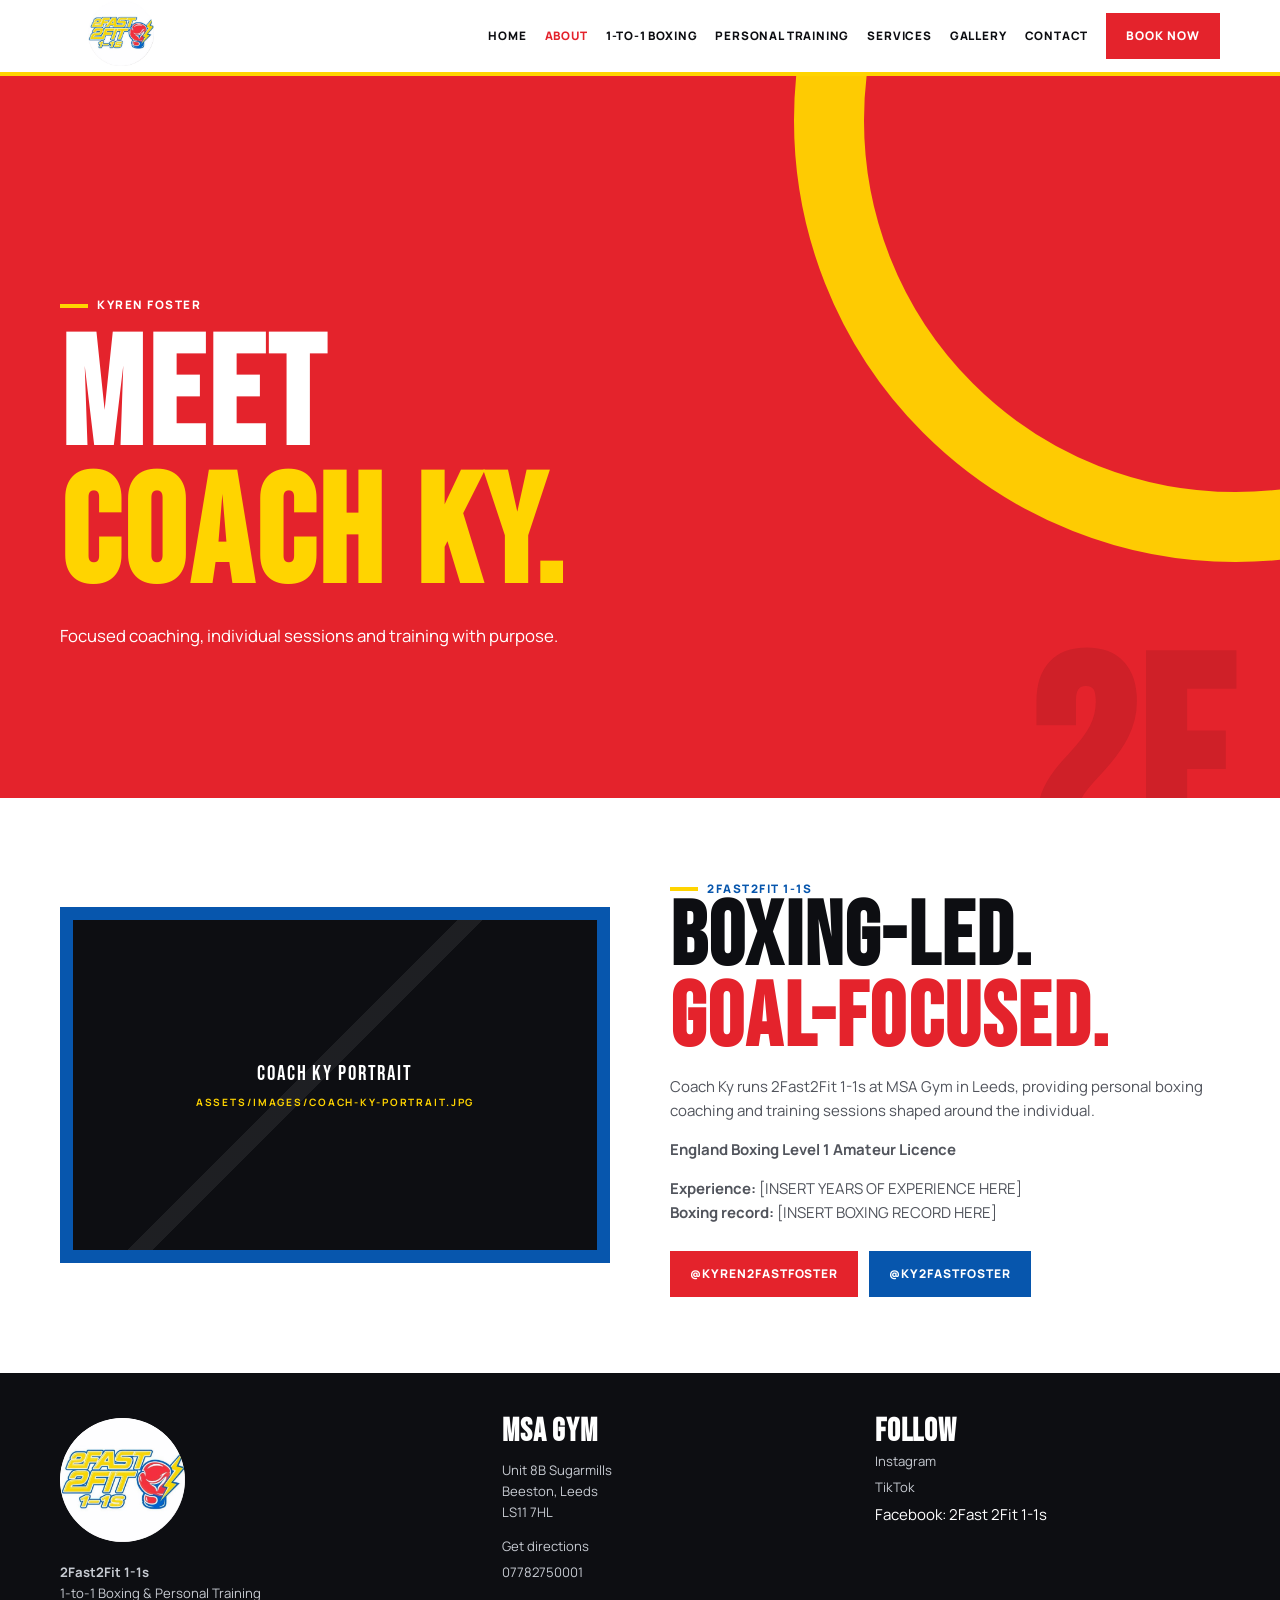
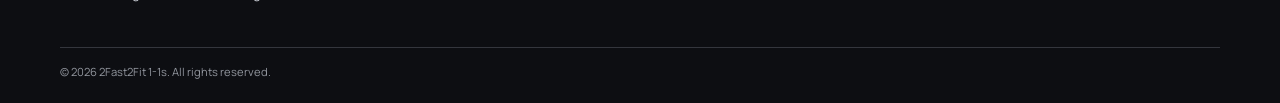
==== commit 14f297de: "h" ====
--- a/about.html
+++ b/about.html
@@ -1 +1 @@
-<!doctype html><html lang="en"><head><meta charset="utf-8"><meta name="viewport" content="width=device-width,initial-scale=1"><title>Meet Coach Ky | 2Fast2Fit Leeds</title><meta name="description" content="Meet Kyren Foster, Coach Ky — England Boxing Level 1 Amateur Licence."><meta property="og:title" content="Meet Coach Ky | 2Fast2Fit"><meta property="og:image" content="assets/brand/2fast2fit-logo.png"><link rel="icon" href="assets/brand/2fast2fit-logo.png"><link rel="stylesheet" href="assets/site.css"></head><body><div id="site-header"></div><main><section class="hero page-hero"><div class="shell hero-inner"><div><span class="eyebrow">2Fast2Fit 1-1s</span><h1>Meet <em>Coach Ky.</em></h1><p class="hero-copy">Kyren Foster — focused boxing and personal-training sessions in Leeds.</p></div></div></section><section><div class="shell split"><div class="media portrait"><span class="media-label">Coach Ky portrait photo<br><small>assets/images/coach-ky-portrait.jpg</small></span></div><div><span class="eyebrow red-line">Kyren Foster</span><h2>Train with <span class="red-line">Coach Ky.</span></h2><p>Coach Ky runs 2Fast2Fit 1-1s from MSA Gym in Leeds, bringing a focused approach to boxing coaching and personal training.</p><p><b>England Boxing Level 1 Amateur Licence</b></p><div class="grid feature-grid"><div class="feature"><b>Experience</b><p>[INSERT YEARS OF EXPERIENCE HERE]</p></div><div class="feature"><b>Boxing record</b><p>[INSERT BOXING RECORD HERE]</p></div></div></div></div></section><section class="features"><div class="shell split"><div><span class="eyebrow red-line">The approach</span><h2>Build it one session at a time.</h2><div class="timeline"><div><b>Start where you are</b><br>Sessions can be shaped around your experience and confidence.</div><div><b>Put the work in</b><br>Focused coaching, useful detail and purposeful training.</div><div><b>Keep moving forward</b><br>Train with your individual goal firmly in view.</div></div></div><div class="media"><span class="media-label">Coach Ky action photo<br><small>assets/images/coach-ky-action.jpg</small></span></div></div></section><section><div class="shell grid media-pair"><div class="media video"><span class="media-label">Training video<br><small>assets/videos/training-video.mp4</small></span></div><div><span class="eyebrow red-line">Follow Coach Ky</span><h2>Stay in the <span class="red-line">corner.</span></h2><p>Follow Coach Ky for training content and updates.</p><div class="actions"><a class="button" href="https://www.instagram.com/kyren2fastfoster/" target="_blank">@kyren2fastfoster</a><a class="button outline" href="https://www.tiktok.com/@ky2fastfoster/" target="_blank">@ky2fastfoster</a></div></div></div></section></main><div id="site-footer"></div><script src="assets/site.js"></script></body></html>
+<!doctype html><html lang="en"><head><meta charset="utf-8"><meta name="viewport" content="width=device-width,initial-scale=1"><title>Meet Coach Ky | 2Fast2Fit</title><meta name="description" content="Meet Coach Ky, boxing and personal-training coach in Leeds."><link rel="icon" href="assets/brand/2fast2fit-logo.png"><link rel="stylesheet" href="assets/style.css"></head><body><div id="header"></div><main><section class="hero"><div class="wrap"><div><span class="eyebrow">Kyren Foster</span><h1>Meet<br><strong>Coach Ky.</strong></h1><p>Focused coaching, individual sessions and training with purpose.</p></div></div></section><section><div class="wrap intro"><div class="frame"><div class="media"><span>Coach Ky portrait<small>assets/images/coach-ky-portrait.jpg</small></span></div></div><div><span class="eyebrow">2Fast2Fit 1-1s</span><h2>Boxing-led.<br><span style="color:var(--red)">Goal-focused.</span></h2><p class="copy">Coach Ky runs 2Fast2Fit 1-1s at MSA Gym in Leeds, providing personal boxing coaching and training sessions shaped around the individual.</p><p><b>England Boxing Level 1 Amateur Licence</b></p><p><b>Experience:</b> [INSERT YEARS OF EXPERIENCE HERE]<br><b>Boxing record:</b> [INSERT BOXING RECORD HERE]</p><div class="actions"><a class="btn" data-insta>@kyren2fastfoster</a><a class="btn blue" href="https://www.tiktok.com/@ky2fastfoster/" target="_blank">@ky2fastfoster</a></div></div></div></section></main><div id="footer"></div><script src="assets/site.js"></script></body></html>
--- a/assets/style.css
+++ b/assets/style.css
@@ -0,0 +1,2 @@
+@import url('https://fonts.googleapis.com/css2?family=Bebas+Neue&family=Manrope:wght@400;500;600;700;800&display=swap');
+:root{--red:#e4232c;--yellow:#ffd400;--blue:#0756ad;--ink:#0d0e12;--white:#fff;--soft:#f4f5f7}*{box-sizing:border-box}html{scroll-behavior:smooth}body{margin:0;font:15px/1.6 Manrope,Arial;color:var(--ink)}a{text-decoration:none;color:inherit}.wrap{width:min(1160px,calc(100% - 34px));margin:auto}h1,h2,h3{font-family:'Bebas Neue',Impact,sans-serif;text-transform:uppercase;line-height:.9;letter-spacing:.025em;margin:0}h1{font-size:clamp(4.6rem,12vw,10rem)}h2{font-size:clamp(3.2rem,7vw,5.6rem)}h3{font-size:2rem}.eyebrow{display:inline-flex;align-items:center;gap:9px;color:var(--blue);font-size:.73rem;font-weight:800;text-transform:uppercase;letter-spacing:.13em}.eyebrow:before{content:'';width:28px;height:4px;background:var(--yellow)}.header{height:76px;background:var(--white);border-bottom:4px solid var(--yellow);position:sticky;top:0;z-index:20}.nav{height:100%;display:flex;justify-content:space-between;align-items:center;gap:18px}.logo img{width:122px;height:66px;object-fit:contain}.navlinks{display:flex;align-items:center;gap:18px;font-size:.73rem;text-transform:uppercase;font-weight:800;letter-spacing:.07em}.navlinks a:hover,.navlinks a.active{color:var(--red)}.btn{display:inline-flex;justify-content:center;align-items:center;min-height:46px;padding:10px 18px;background:var(--red);color:#fff;border:2px solid var(--red);font-size:.75rem;line-height:1;text-transform:uppercase;font-weight:800;letter-spacing:.08em;cursor:pointer;transition:.2s}.btn:hover{background:var(--blue);border-color:var(--blue);transform:translateY(-2px)}.btn.yellow{background:var(--yellow);color:var(--ink);border-color:var(--yellow)}.btn.blue{background:var(--blue);border-color:var(--blue)}.btn.outline{background:transparent;border-color:currentColor}.menu{display:none;background:var(--yellow);border:0;font-size:1.5rem;width:44px;height:42px}.hero{color:#fff;background:var(--red);position:relative;overflow:hidden}.hero:before{content:'';position:absolute;width:58vw;height:58vw;right:-31vw;top:-31vw;border:70px solid var(--yellow);border-radius:50%;opacity:.95}.hero:after{content:'2F';position:absolute;right:4%;bottom:-.25em;font:900 17rem/.7 'Bebas Neue';color:#00000018}.hero .wrap{min-height:570px;padding:85px 0 55px;position:relative;z-index:1;display:flex;align-items:end}.hero .eyebrow{color:#fff}.hero .eyebrow:before{background:var(--yellow)}.hero h1{max-width:830px;margin:15px 0}.hero h1 strong{color:var(--yellow);font-weight:inherit}.hero p{max-width:540px;font-size:1.05rem}.actions{display:flex;gap:11px;flex-wrap:wrap;margin-top:26px}.hero .btn.outline{color:#fff}.band{background:var(--yellow);padding:13px 0;font:1.25rem/1 'Bebas Neue';letter-spacing:.08em;text-transform:uppercase}.band span{margin-right:32px}section{padding:76px 0}.intro{display:grid;grid-template-columns:1fr 1fr;gap:60px;align-items:center}.intro p,.copy{color:#51545c;max-width:580px}.frame{background:var(--blue);padding:13px;position:relative}.media{min-height:330px;background:var(--ink);color:#fff;display:grid;place-items:center;text-align:center;padding:25px;position:relative;overflow:hidden}.media:before{content:'';position:absolute;inset:0;background:linear-gradient(135deg,transparent 0 45%,#ffffff12 45% 48%,transparent 48%)}.media span{position:relative;font:1.3rem 'Bebas Neue';letter-spacing:.09em;text-transform:uppercase}.media small{display:block;margin-top:9px;color:var(--yellow);font:700 .63rem Manrope}.cards{display:grid;grid-template-columns:repeat(4,1fr);gap:8px}.card{padding:23px;background:var(--ink);color:#fff;min-height:190px;border-bottom:8px solid var(--yellow);display:flex;flex-direction:column;justify-content:flex-end;transition:.2s}.card:nth-child(even){background:var(--red)}.card:hover{transform:translateY(-5px);background:var(--blue)}.card p{font-size:.82rem;margin:7px 0 0;color:#e8e8e8}.two{display:grid;grid-template-columns:1fr 1fr;gap:24px}.yellow-block{background:var(--yellow);padding:40px}.blue-block{background:var(--blue);color:#fff;padding:40px}.blue-block .copy{color:#eef4ff}.price{font:7rem/.75 'Bebas Neue';display:block;margin:18px 0}.short-list{padding:0;list-style:none;display:grid;grid-template-columns:1fr 1fr;gap:9px}.short-list li{font-weight:700}.short-list li:before{content:'+';color:var(--red);font-size:1.3rem;margin-right:8px}.service-grid{display:grid;grid-template-columns:repeat(5,1fr);gap:8px}.service{padding:19px;background:var(--soft);border-top:7px solid var(--yellow);min-height:135px}.service:nth-child(3n){border-color:var(--blue)}.service p{font-size:.78rem;margin:8px 0;color:#5d6067}.gallery{display:grid;grid-template-columns:1.15fr .85fr .85fr;gap:9px}.gallery .media{min-height:220px}.gallery .media:first-child{grid-row:span 2;min-height:449px}.map{height:300px;border:0;width:100%;display:block}.contact{display:grid;grid-template-columns:.85fr 1.15fr;gap:24px}.contact-panel{background:var(--red);color:#fff;padding:37px}.contact-panel .eyebrow{color:#fff}.contact-panel .eyebrow:before{background:var(--yellow)}.contact-links a{display:block;padding:14px 0;border-bottom:1px solid #ffffff55;font-weight:800}.contact-links a:hover{color:var(--yellow)}.map-area{background:var(--soft);padding:12px}.footer{background:var(--ink);color:#fff;padding:45px 0 22px}.foot{display:grid;grid-template-columns:1.2fr 1fr 1fr;gap:28px}.footer img{width:125px;background:#fff;border-radius:50%}.footer p,.footer a{font-size:.82rem;color:#c7cbd2}.footer a{display:block;margin:5px 0}.footer a:hover{color:var(--yellow)}.copyright{border-top:1px solid #34363d;margin-top:30px;padding-top:15px;color:#92969e;font-size:.7rem}@media(max-width:900px){.navlinks{display:none}.navlinks.open{display:flex;position:absolute;top:72px;right:0;left:0;background:#fff;flex-direction:column;padding:20px;border-bottom:4px solid var(--yellow);align-items:stretch}.navlinks.open a{padding:9px}.menu{display:block}.cards{grid-template-columns:repeat(2,1fr)}.service-grid{grid-template-columns:repeat(3,1fr)}.intro,.contact{grid-template-columns:1fr;gap:30px}}@media(max-width:600px){.header{height:68px}.logo img{height:57px;width:105px}.hero .wrap{min-height:510px;padding:70px 0 45px}.hero:before{width:90vw;height:90vw;right:-50vw;top:-46vw;border-width:38px}section{padding:55px 0}.two,.foot{grid-template-columns:1fr}.cards{grid-template-columns:1fr 1fr}.card{min-height:155px;padding:17px}.service-grid{grid-template-columns:1fr 1fr}.gallery{grid-template-columns:1fr 1fr}.gallery .media:first-child{grid-column:span 2;grid-row:auto;min-height:250px}.short-list{grid-template-columns:1fr}.map{height:260px}.yellow-block,.blue-block,.contact-panel{padding:29px}}
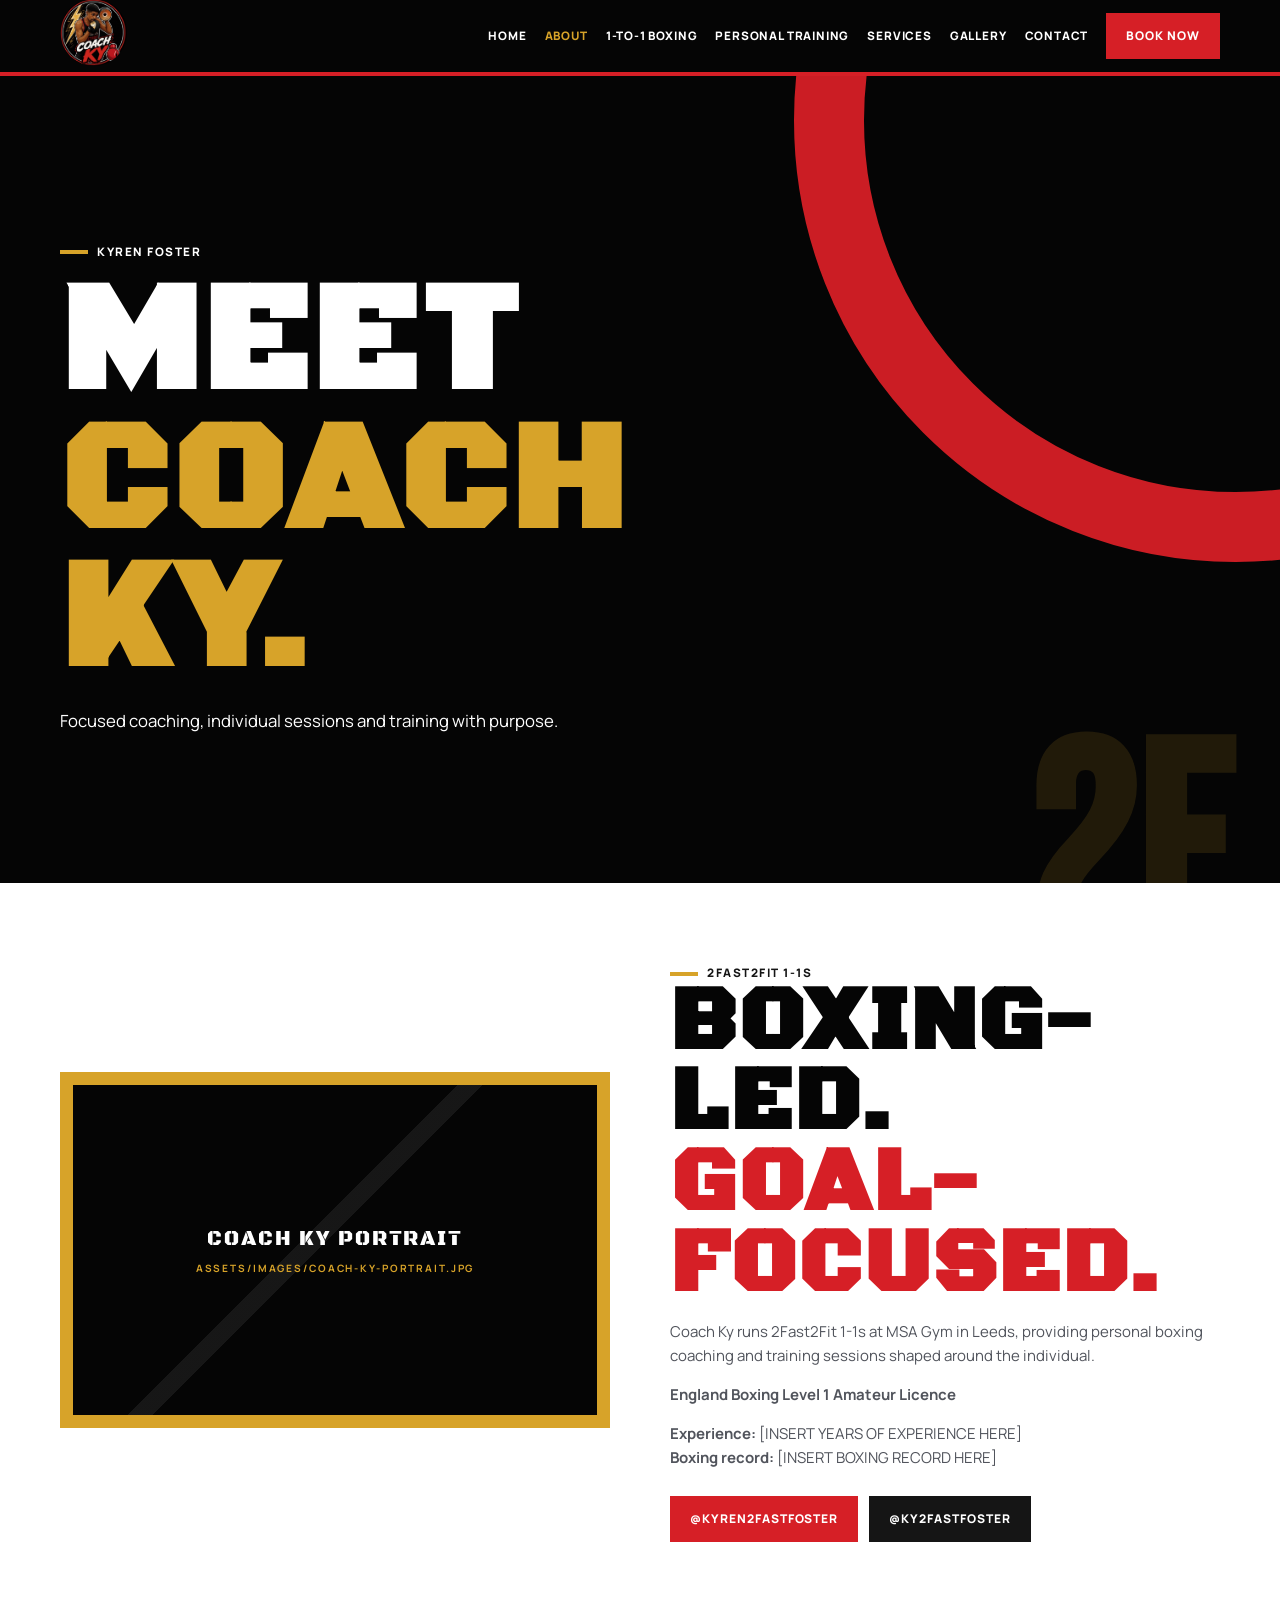
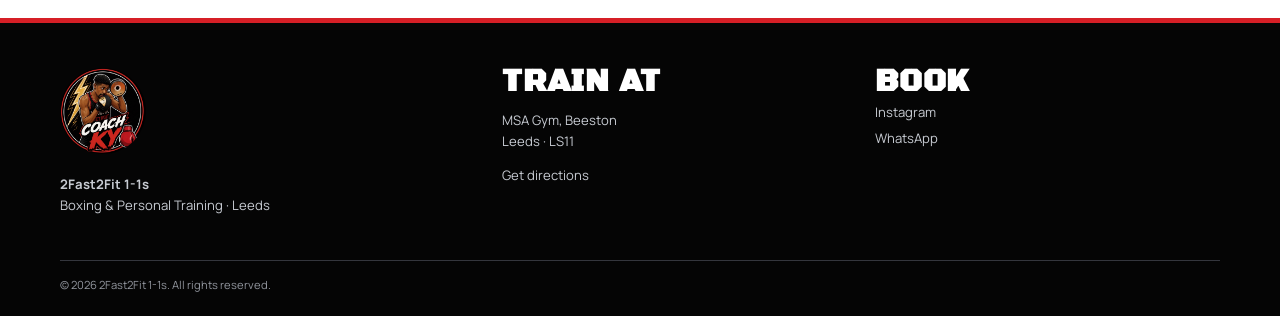
==== commit c837fd28: "h" ====
--- a/about.html
+++ b/about.html
@@ -1 +1 @@
-<!doctype html><html lang="en"><head><meta charset="utf-8"><meta name="viewport" content="width=device-width,initial-scale=1"><title>Meet Coach Ky | 2Fast2Fit</title><meta name="description" content="Meet Coach Ky, boxing and personal-training coach in Leeds."><link rel="icon" href="assets/brand/2fast2fit-logo.png"><link rel="stylesheet" href="assets/style.css"></head><body><div id="header"></div><main><section class="hero"><div class="wrap"><div><span class="eyebrow">Kyren Foster</span><h1>Meet<br><strong>Coach Ky.</strong></h1><p>Focused coaching, individual sessions and training with purpose.</p></div></div></section><section><div class="wrap intro"><div class="frame"><div class="media"><span>Coach Ky portrait<small>assets/images/coach-ky-portrait.jpg</small></span></div></div><div><span class="eyebrow">2Fast2Fit 1-1s</span><h2>Boxing-led.<br><span style="color:var(--red)">Goal-focused.</span></h2><p class="copy">Coach Ky runs 2Fast2Fit 1-1s at MSA Gym in Leeds, providing personal boxing coaching and training sessions shaped around the individual.</p><p><b>England Boxing Level 1 Amateur Licence</b></p><p><b>Experience:</b> [INSERT YEARS OF EXPERIENCE HERE]<br><b>Boxing record:</b> [INSERT BOXING RECORD HERE]</p><div class="actions"><a class="btn" data-insta>@kyren2fastfoster</a><a class="btn blue" href="https://www.tiktok.com/@ky2fastfoster/" target="_blank">@ky2fastfoster</a></div></div></div></section></main><div id="footer"></div><script src="assets/site.js"></script></body></html>
+<!doctype html><html lang="en"><head><meta charset="utf-8"><meta name="viewport" content="width=device-width,initial-scale=1"><title>Meet Coach Ky | 2Fast2Fit</title><meta name="description" content="Meet Coach Ky, boxing and personal-training coach in Leeds."><link rel="icon" href="assets/brand/coach-ky-logo.jpeg"><link rel="stylesheet" href="assets/style.css"><link rel="stylesheet" href="assets/redesign.css"></head><body><div id="header"></div><main><section class="hero"><div class="wrap"><div><span class="eyebrow">Kyren Foster</span><h1>Meet<br><strong>Coach Ky.</strong></h1><p>Focused coaching, individual sessions and training with purpose.</p></div></div></section><section><div class="wrap intro"><div class="frame"><div class="media"><span>Coach Ky portrait<small>assets/images/coach-ky-portrait.jpg</small></span></div></div><div><span class="eyebrow">2Fast2Fit 1-1s</span><h2>Boxing-led.<br><span style="color:var(--red)">Goal-focused.</span></h2><p class="copy">Coach Ky runs 2Fast2Fit 1-1s at MSA Gym in Leeds, providing personal boxing coaching and training sessions shaped around the individual.</p><p><b>England Boxing Level 1 Amateur Licence</b></p><p><b>Experience:</b> [INSERT YEARS OF EXPERIENCE HERE]<br><b>Boxing record:</b> [INSERT BOXING RECORD HERE]</p><div class="actions"><a class="btn" data-insta>@kyren2fastfoster</a><a class="btn blue" href="https://www.tiktok.com/@ky2fastfoster/" target="_blank">@ky2fastfoster</a></div></div></div></section></main><div id="footer"></div><script src="assets/site.js"></script></body></html>
--- a/assets/redesign.css
+++ b/assets/redesign.css
@@ -0,0 +1,3 @@
+@import url('https://fonts.googleapis.com/css2?family=Black+Ops+One&display=swap');
+:root{--red:#d61f26;--yellow:#d7a329;--blue:#151515;--ink:#050505;--white:#fff;--soft:#f1f1f1}
+h1,h2,h3,.price,.band,.media span{font-family:'Black Ops One',Impact,sans-serif}.header{background:var(--ink);border-bottom-color:var(--red)}.navlinks{color:var(--white)}.navlinks a:hover,.navlinks a.active{color:var(--yellow)}.navlinks.open{color:var(--ink)}.btn:hover{background:var(--yellow);border-color:var(--yellow);color:var(--ink)}.hero{background:var(--ink)}.hero:before{border-color:var(--red)}.hero:after{color:#d7a32922}.hero h1 strong{color:var(--yellow)}.band{background:var(--yellow);color:var(--ink)}.frame{background:var(--yellow)}.card:hover,.blue-block{background:var(--ink)}.blue-block{border-left:8px solid var(--red)}.blue-block .copy{color:#fff}.service:nth-child(3n){border-color:var(--red)}.footer{border-top:5px solid var(--red)}.logo img{width:67px;height:67px;border-radius:50%;object-fit:cover}.footer img{width:86px;height:86px;object-fit:cover}.yellow-block{background:var(--yellow)}
